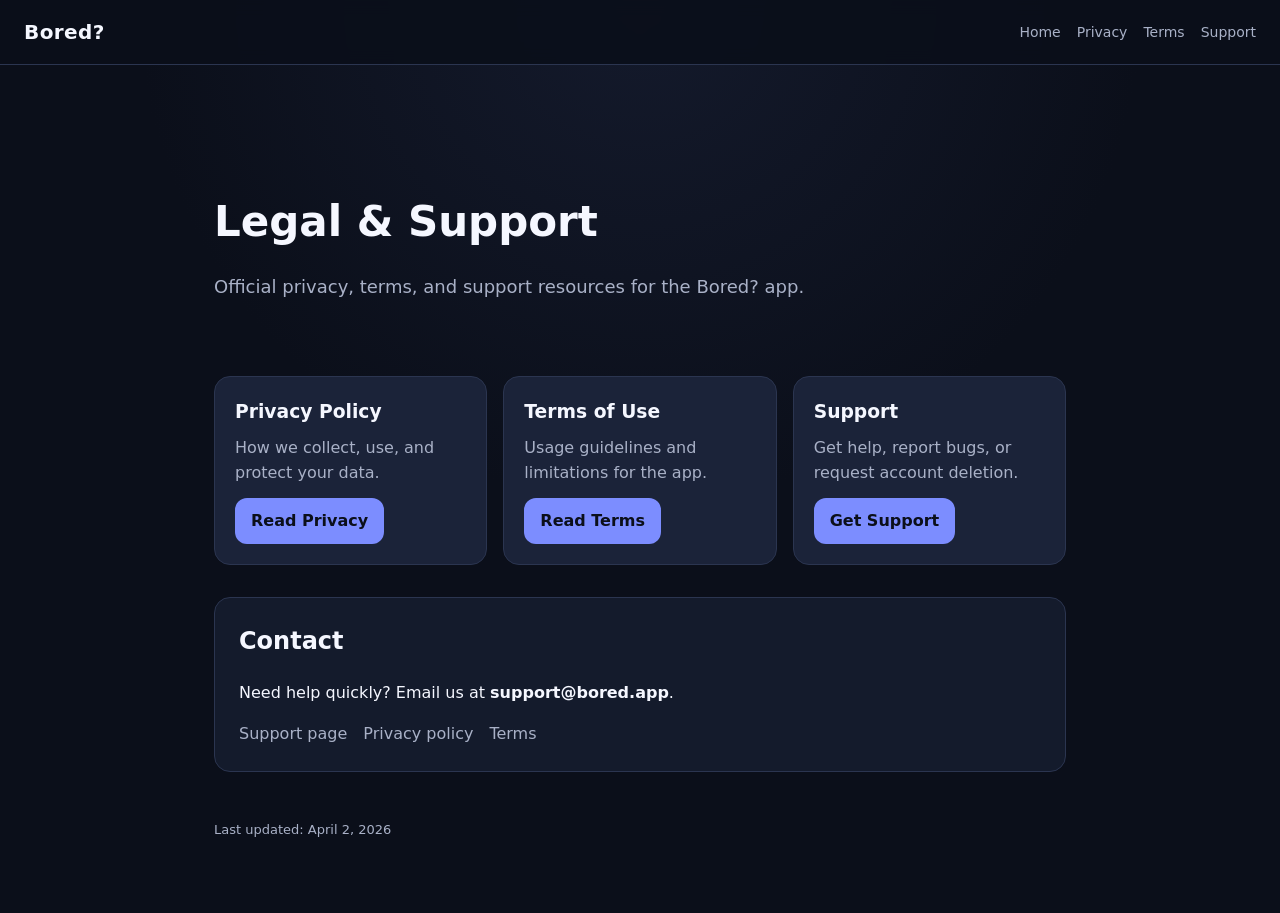
==== index.html @ 56349528 "Add Bored legal site" ====
<!DOCTYPE html>
<html lang="en">
<head>
  <meta charset="UTF-8" />
  <meta name="viewport" content="width=device-width, initial-scale=1" />
  <title>Bored? Legal & Support</title>
  <link rel="stylesheet" href="styles.css" />
</head>
<body>
  <nav class="nav">
    <div class="logo">Bored?</div>
    <div class="nav-links">
      <a href="index.html">Home</a>
      <a href="privacy.html">Privacy</a>
      <a href="terms.html">Terms</a>
      <a href="support.html">Support</a>
    </div>
  </nav>

  <main class="container">
    <section class="hero">
      <h1>Legal & Support</h1>
      <p>Official privacy, terms, and support resources for the Bored? app.</p>
    </section>

    <section class="cards">
      <div class="card">
        <h3>Privacy Policy</h3>
        <p>How we collect, use, and protect your data.</p>
        <a class="btn" href="privacy.html">Read Privacy</a>
      </div>
      <div class="card">
        <h3>Terms of Use</h3>
        <p>Usage guidelines and limitations for the app.</p>
        <a class="btn" href="terms.html">Read Terms</a>
      </div>
      <div class="card">
        <h3>Support</h3>
        <p>Get help, report bugs, or request account deletion.</p>
        <a class="btn" href="support.html">Get Support</a>
      </div>
    </section>

    <section class="section">
      <h2>Contact</h2>
      <p>Need help quickly? Email us at <strong>support@bored.app</strong>.</p>
      <div class="link-list">
        <a href="support.html">Support page</a>
        <a href="privacy.html">Privacy policy</a>
        <a href="terms.html">Terms</a>
      </div>
    </section>

    <div class="footer">Last updated: April 2, 2026</div>
  </main>
</body>
</html>
---- styles.css ----
:root {
  color-scheme: dark;
  --bg: #0b0f1a;
  --bg-alt: #11162a;
  --card: #1b2339;
  --text: #f5f7ff;
  --muted: #a9b1c7;
  --accent: #7c8dff;
  --border: #2b3550;
}

* {
  box-sizing: border-box;
}

body {
  margin: 0;
  font-family: "SF Pro Text", "SF Pro Display", -apple-system, system-ui, sans-serif;
  background: radial-gradient(circle at top, #141a2c 0%, var(--bg) 45%);
  color: var(--text);
  line-height: 1.6;
}

.container {
  max-width: 900px;
  margin: 0 auto;
  padding: 48px 24px 72px;
}

.nav {
  display: flex;
  justify-content: space-between;
  align-items: center;
  padding: 16px 24px;
  background: rgba(11, 15, 26, 0.9);
  border-bottom: 1px solid var(--border);
  position: sticky;
  top: 0;
  backdrop-filter: blur(8px);
}

.logo {
  font-weight: 700;
  font-size: 20px;
  letter-spacing: 0.4px;
}

.nav-links {
  display: flex;
  gap: 16px;
  font-size: 14px;
}

.nav a {
  color: var(--muted);
  text-decoration: none;
}

.nav a:hover {
  color: var(--text);
}

.hero {
  padding: 40px 0 24px;
}

.hero h1 {
  font-size: 42px;
  margin-bottom: 12px;
}

.hero p {
  color: var(--muted);
  font-size: 18px;
}

.cards {
  display: grid;
  grid-template-columns: repeat(auto-fit, minmax(220px, 1fr));
  gap: 16px;
  margin-top: 32px;
}

.card {
  background: var(--card);
  border: 1px solid var(--border);
  border-radius: 16px;
  padding: 20px;
}

.card h3 {
  margin-top: 0;
  margin-bottom: 8px;
}

.card p {
  color: var(--muted);
  margin: 0 0 12px;
}

.btn {
  display: inline-block;
  padding: 10px 16px;
  border-radius: 12px;
  background: var(--accent);
  color: #0b0f1a;
  font-weight: 600;
  text-decoration: none;
}

.section {
  margin-top: 32px;
  padding: 24px;
  background: rgba(27, 35, 57, 0.6);
  border-radius: 16px;
  border: 1px solid var(--border);
}

.section h2 {
  margin-top: 0;
}

.section ul {
  padding-left: 20px;
  color: var(--muted);
}

.footer {
  margin-top: 48px;
  font-size: 13px;
  color: var(--muted);
}

.link-list {
  display: flex;
  gap: 16px;
  margin-top: 12px;
}

.link-list a {
  color: var(--muted);
  text-decoration: none;
}

@media (max-width: 600px) {
  .hero h1 {
    font-size: 32px;
  }
  .nav {
    flex-direction: column;
    gap: 8px;
  }
}
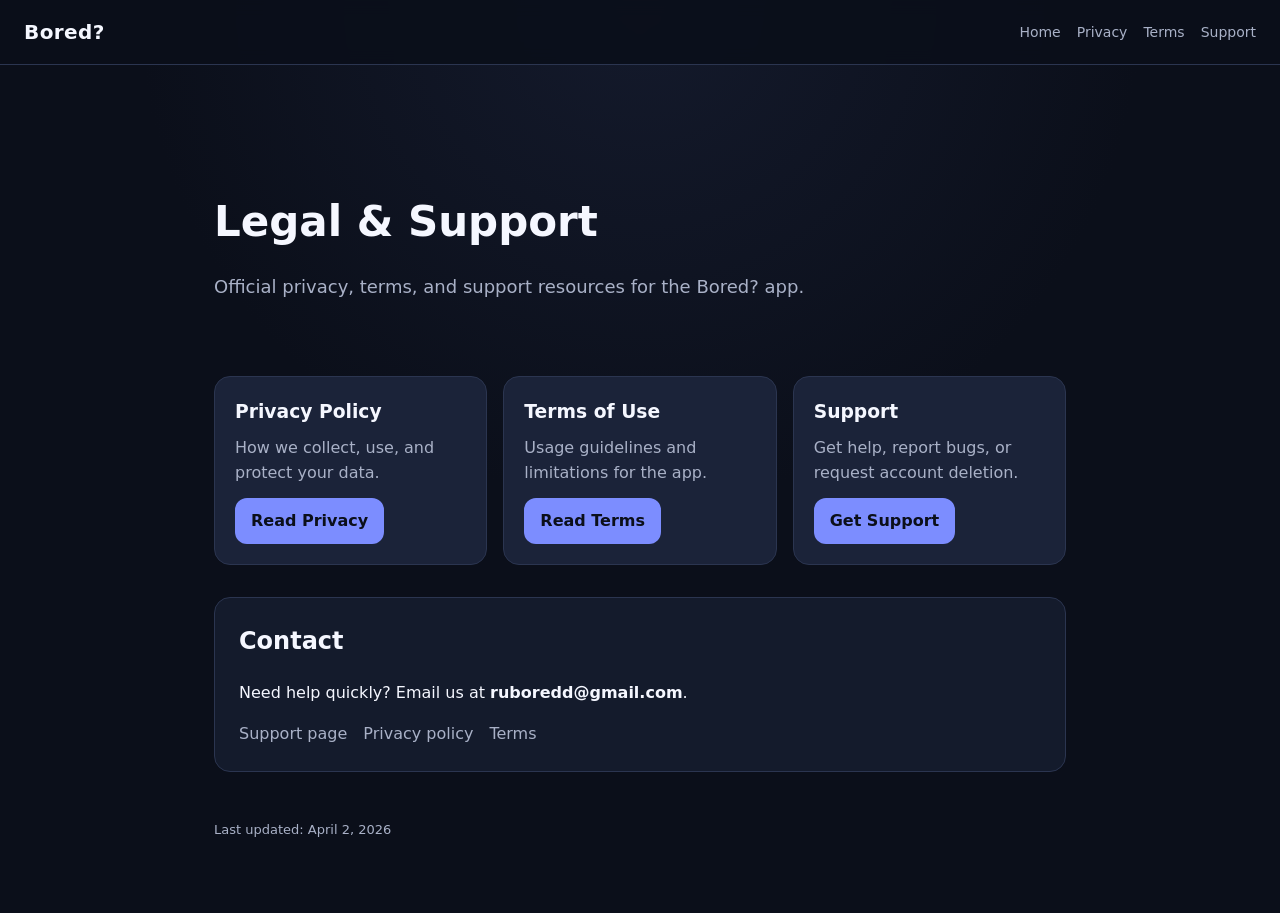
==== commit 863d95df: "Update support email" ====
--- a/index.html
+++ b/index.html
@@ -43,7 +43,7 @@
 
     <section class="section">
       <h2>Contact</h2>
-      <p>Need help quickly? Email us at <strong>support@bored.app</strong>.</p>
+      <p>Need help quickly? Email us at <strong>ruboredd@gmail.com</strong>.</p>
       <div class="link-list">
         <a href="support.html">Support page</a>
         <a href="privacy.html">Privacy policy</a>
